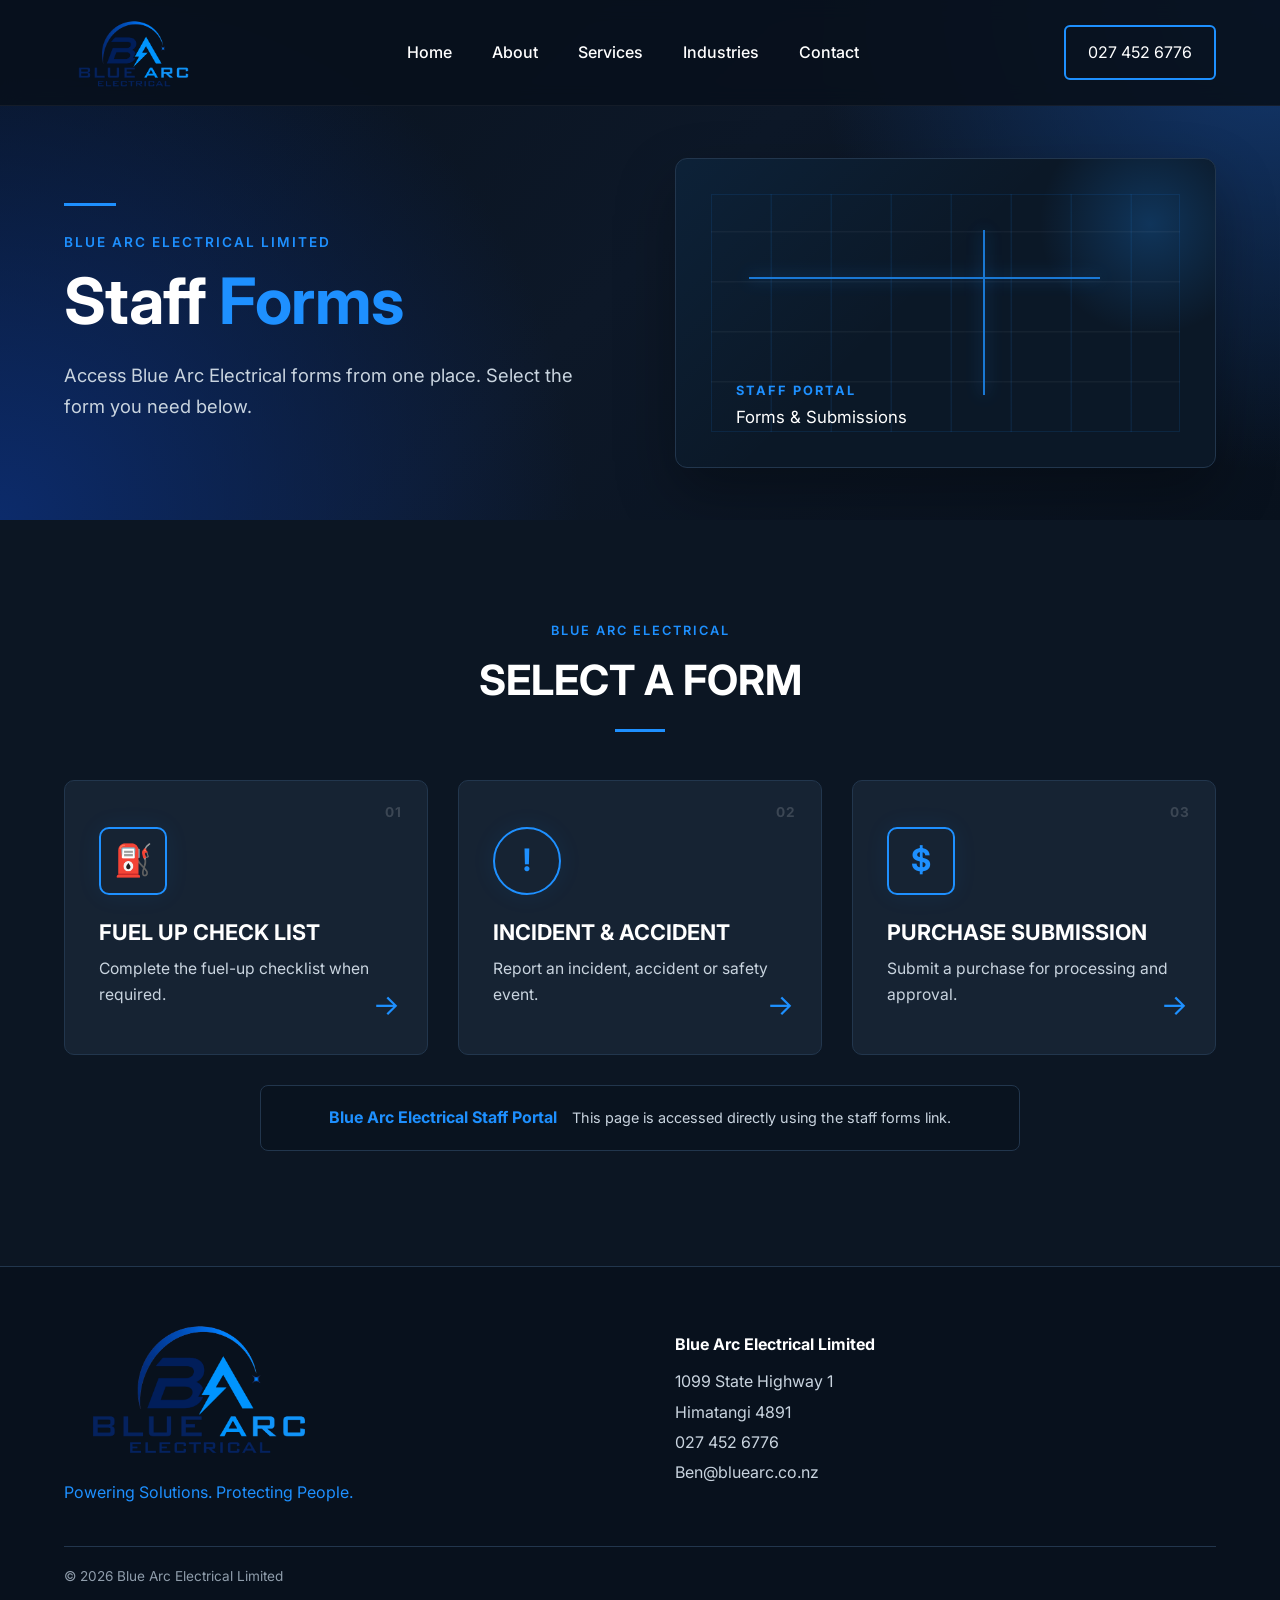
==== forms.html @ 724c06db "Change to site" ====
<!DOCTYPE html>
<html lang="en">
<head>
    <meta charset="UTF-8">
    <meta name="viewport" content="width=device-width, initial-scale=1.0">

    <title>Blue Arc Electrical | Staff Forms</title>
    <meta name="description" content="Blue Arc Electrical staff forms.">

    <link rel="stylesheet" href="css/forms.css">
</head>

<body>

<header id="header">
    <div class="container nav-container">

        <a href="index.html" class="logo">
            <img src="images/logo/logo.png" alt="Blue Arc Electrical">
        </a>

        <nav>
            <ul>
                <li><a href="index.html#home">Home</a></li>
                <li><a href="index.html#about">About</a></li>
                <li><a href="index.html#services">Services</a></li>
                <li><a href="index.html#industries">Industries</a></li>
                <li><a href="index.html#contact">Contact</a></li>
            </ul>
        </nav>

        <a class="phone-button" href="tel:+64274526776">
            027 452 6776
        </a>

    </div>
</header>


<main>

    <section class="forms-hero">
        <div class="container forms-hero-content">

            <div class="hero-copy">
                <div class="blue-line"></div>

                <p class="hero-small">BLUE ARC ELECTRICAL LIMITED</p>

                <h1>Staff <span>Forms</span></h1>

                <p class="hero-text">
                    Access Blue Arc Electrical forms from one place.
                    Select the form you need below.
                </p>
            </div>

            <div class="hero-panel">
                <div class="panel-glow"></div>
                <div class="panel-lines"></div>
                <div class="panel-label">STAFF PORTAL</div>
                <div class="panel-subtitle">Forms &amp; Submissions</div>
            </div>

        </div>
    </section>


    <section class="form-section">
        <div class="container">

            <div class="section-heading">
                <p>BLUE ARC ELECTRICAL</p>
                <h2>Select a Form</h2>
                <div class="heading-line"></div>
            </div>

            <div class="forms-grid">

                <a class="form-card" href="https://forms.gle/67hjiwZDE4LJo7RA8"
                   target="_blank" rel="noopener noreferrer">

                    <div class="form-number">01</div>

                    <div class="form-icon fuel-icon" aria-hidden="true">
                        ⛽
                    </div>

                    <div class="form-card-content">
                        <h3>Fuel Up Check List</h3>
                        <p>Complete the fuel-up checklist when required.</p>
                    </div>

                    <span class="form-arrow" aria-hidden="true">→</span>
                </a>


                <a class="form-card" href="https://forms.gle/8wDTdcoqn8hx8nir9"
                   target="_blank" rel="noopener noreferrer">

                    <div class="form-number">02</div>

                    <div class="form-icon incident-icon" aria-hidden="true">
                        !
                    </div>

                    <div class="form-card-content">
                        <h3>Incident &amp; Accident</h3>
                        <p>Report an incident, accident or safety event.</p>
                    </div>

                    <span class="form-arrow" aria-hidden="true">→</span>
                </a>


                <a class="form-card" href="https://forms.gle/NgPwbQPCqCKVDczdA"
                   target="_blank" rel="noopener noreferrer">

                    <div class="form-number">03</div>

                    <div class="form-icon purchase-icon" aria-hidden="true">
                        $
                    </div>

                    <div class="form-card-content">
                        <h3>Purchase Submission</h3>
                        <p>Submit a purchase for processing and approval.</p>
                    </div>

                    <span class="form-arrow" aria-hidden="true">→</span>
                </a>

            </div>

            <div class="portal-note">
                <strong>Blue Arc Electrical Staff Portal</strong>
                <span>This page is accessed directly using the staff forms link.</span>
            </div>

        </div>
    </section>

</main>


<footer>
    <div class="container footer">

        <div class="footer-left">
            <img src="images/logo/logo.png" alt="Blue Arc Electrical">
            <p>Powering Solutions. Protecting People.</p>
        </div>

        <div class="footer-contact">
            <strong>Blue Arc Electrical Limited</strong>
            <span>1099 State Highway 1</span>
            <span>Himatangi 4891</span>
            <a href="tel:+64274526776">027 452 6776</a>
            <a href="mailto:Ben@bluearc.co.nz">Ben@bluearc.co.nz</a>
        </div>

    </div>

    <div class="container copyright">
        © 2026 Blue Arc Electrical Limited
    </div>
</footer>


<script>
const header = document.querySelector("#header");

window.addEventListener("scroll", () => {
    if (window.scrollY > 40) {
        header.classList.add("scrolled");
    } else {
        header.classList.remove("scrolled");
    }
});
</script>

</body>
</html>
---- css/forms.css ----
/* ======================================================
   Blue Arc Electrical
   Staff Forms Page
   Built to match the existing Blue Arc website
   ====================================================== */

@import url('https://fonts.googleapis.com/css2?family=Inter:wght@300;400;500;600;700;800&display=swap');

:root{
    --background:#08111d;
    --background2:#101c2b;
    --card:#162333;
    --blue:#1E90FF;
    --darkBlue:#0C2B6B;
    --text:#ffffff;
    --lightText:#c9d4df;
    --border:#22364d;
    --container:1200px;
}

*{
    margin:0;
    padding:0;
    box-sizing:border-box;
}

html{
    scroll-behavior:smooth;
}

body{
    font-family:'Inter',sans-serif;
    background:var(--background);
    color:var(--text);
    line-height:1.7;
}

a{
    text-decoration:none;
    color:inherit;
}

img{
    max-width:100%;
    display:block;
}

.container{
    width:90%;
    max-width:var(--container);
    margin:auto;
}


/* ---------- HEADER ---------- */

header{
    position:fixed;
    width:100%;
    top:0;
    left:0;
    z-index:1000;
    background:rgba(8,17,29,.92);
    backdrop-filter:blur(10px);
    border-bottom:1px solid rgba(255,255,255,.05);
    transition:.3s;
}

header.scrolled{
    background:#08111d;
    box-shadow:0 10px 30px rgba(0,0,0,.35);
}

.nav-container{
    display:flex;
    justify-content:space-between;
    align-items:center;
    height:105px;
}

.logo{
    position:relative;
}

.logo img{
    height:78px;
    width:auto;
    transition:all .3s ease;
}

.logo img:hover{
    transform:scale(1.05);
}

nav ul{
    display:flex;
    gap:40px;
    list-style:none;
}

nav a{
    color:white;
    font-weight:500;
    transition:.3s;
}

nav a:hover{
    color:var(--blue);
}

.phone-button{
    color:white;
    border:2px solid var(--blue);
    padding:12px 22px;
    border-radius:6px;
    transition:.3s;
}

.phone-button:hover{
    background:var(--blue);
}


/* ---------- HERO ---------- */

.forms-hero{
    min-height:520px;
    padding-top:105px;
    display:flex;
    align-items:center;
    position:relative;
    overflow:hidden;
    background:
        radial-gradient(circle at top right,#133a73 0%,transparent 34%),
        radial-gradient(circle at bottom left,#0c2b6b 0%,transparent 42%),
        linear-gradient(135deg,#08111d,#0d1828,#08111d);
}

.forms-hero-content{
    display:grid;
    grid-template-columns:1fr 1fr;
    align-items:center;
    gap:70px;
}

.hero-copy{
    padding:65px 0;
}

.blue-line{
    width:52px;
    height:3px;
    background:var(--blue);
    margin-bottom:25px;
}

.hero-small{
    color:var(--blue);
    font-size:.85rem;
    font-weight:600;
    letter-spacing:2px;
    margin-bottom:12px;
}

.hero-copy h1{
    font-size:clamp(3rem,5vw,4.8rem);
    line-height:1.08;
    margin-bottom:25px;
    letter-spacing:-1px;
}

.hero-copy h1 span{
    color:var(--blue);
}

.hero-text{
    max-width:540px;
    color:var(--lightText);
    font-size:1.15rem;
}


/* ---------- INDUSTRIAL PANEL GRAPHIC ---------- */

.hero-panel{
    height:310px;
    position:relative;
    overflow:hidden;
    border:1px solid var(--border);
    border-radius:12px;
    background:
        linear-gradient(135deg,rgba(30,144,255,.08),transparent 45%),
        #0b1827;
    box-shadow:0 25px 60px rgba(0,0,0,.3);
}

.panel-glow{
    position:absolute;
    width:230px;
    height:230px;
    right:-50px;
    top:-50px;
    background:radial-gradient(circle,rgba(30,144,255,.24),transparent 68%);
}

.panel-lines{
    position:absolute;
    inset:35px;
    opacity:.8;
    background:
        repeating-linear-gradient(
            90deg,
            transparent 0 58px,
            rgba(30,144,255,.13) 59px 60px
        ),
        repeating-linear-gradient(
            0deg,
            transparent 0 48px,
            rgba(255,255,255,.055) 49px 50px
        );
    border:1px solid rgba(30,144,255,.15);
}

.panel-lines::before,
.panel-lines::after{
    content:"";
    position:absolute;
    background:var(--blue);
    box-shadow:0 0 16px rgba(30,144,255,.7);
}

.panel-lines::before{
    width:75%;
    height:2px;
    left:8%;
    top:35%;
}

.panel-lines::after{
    width:2px;
    height:70%;
    left:58%;
    top:15%;
}

.panel-label{
    position:absolute;
    left:60px;
    bottom:65px;
    color:var(--blue);
    font-size:.8rem;
    font-weight:700;
    letter-spacing:2px;
}

.panel-subtitle{
    position:absolute;
    left:60px;
    bottom:35px;
    color:#fff;
    font-size:1.05rem;
}


/* ---------- FORMS ---------- */

.form-section{
    padding:100px 0 115px;
    background:#0c1623;
}

.section-heading{
    text-align:center;
    margin-bottom:48px;
}

.section-heading p{
    color:var(--blue);
    font-size:.8rem;
    font-weight:600;
    letter-spacing:2px;
    margin-bottom:3px;
}

.section-heading h2{
    font-size:2.6rem;
    margin:0;
    text-transform:uppercase;
}

.heading-line{
    width:50px;
    height:3px;
    background:var(--blue);
    margin:14px auto 0;
}

.forms-grid{
    display:grid;
    grid-template-columns:repeat(3,1fr);
    gap:30px;
}

.form-card{
    position:relative;
    min-height:275px;
    padding:38px 34px;
    display:flex;
    flex-direction:column;
    justify-content:center;
    overflow:hidden;
    background:var(--card);
    border:1px solid var(--border);
    border-radius:10px;
    transition:all .35s ease;
}

.form-card::before{
    content:"";
    position:absolute;
    top:0;
    left:0;
    width:4px;
    height:100%;
    background:var(--blue);
    transform:scaleY(0);
    transform-origin:bottom;
    transition:.35s ease;
}

.form-card:hover{
    transform:translateY(-8px);
    border-color:var(--blue);
    box-shadow:0 18px 40px rgba(0,0,0,.28);
}

.form-card:hover::before{
    transform:scaleY(1);
}

.form-number{
    position:absolute;
    top:20px;
    right:25px;
    color:rgba(255,255,255,.16);
    font-size:.85rem;
    font-weight:700;
    letter-spacing:1px;
}

.form-icon{
    width:68px;
    height:68px;
    margin-bottom:24px;
    display:flex;
    align-items:center;
    justify-content:center;
    border:2px solid var(--blue);
    border-radius:10px;
    color:var(--blue);
    font-size:31px;
    font-weight:700;
    box-shadow:0 0 25px rgba(30,144,255,.08);
}

.incident-icon{
    border-radius:50%;
}

.form-card h3{
    margin-bottom:10px;
    font-size:1.35rem;
    text-transform:uppercase;
    line-height:1.25;
}

.form-card p{
    color:var(--lightText);
    font-size:.98rem;
    max-width:330px;
}

.form-arrow{
    position:absolute;
    right:27px;
    bottom:25px;
    color:var(--blue);
    font-size:1.8rem;
    transition:.3s;
}

.form-card:hover .form-arrow{
    transform:translateX(7px);
}

.portal-note{
    margin:30px auto 0;
    padding:18px 24px;
    max-width:760px;
    display:flex;
    justify-content:center;
    align-items:center;
    gap:15px;
    flex-wrap:wrap;
    text-align:center;
    border:1px solid var(--border);
    border-radius:8px;
    background:rgba(8,17,29,.55);
}

.portal-note strong{
    color:var(--blue);
}

.portal-note span{
    color:var(--lightText);
    font-size:.9rem;
}


/* ---------- FOOTER ---------- */

footer{
    border-top:1px solid var(--border);
    background:#08111d;
    padding:45px 0 0;
}

.footer{
    display:grid;
    grid-template-columns:1fr 1fr;
    gap:70px;
    align-items:center;
    padding-bottom:40px;
}

.footer-left img{
    width:270px;
    height:auto;
    margin-bottom:15px;
}

.footer-left p{
    color:var(--blue);
}

.footer-contact{
    display:flex;
    flex-direction:column;
    gap:3px;
    color:var(--lightText);
}

.footer-contact strong{
    color:#fff;
    margin-bottom:7px;
}

.footer-contact a:hover{
    color:var(--blue);
}

.copyright{
    border-top:1px solid var(--border);
    padding:18px 0;
    color:#8f9dab;
    font-size:.85rem;
}


/* ---------- MOBILE ---------- */

@media screen and (max-width:1000px){

    .forms-hero-content{
        grid-template-columns:1fr;
        gap:10px;
    }

    .hero-panel{
        height:220px;
        margin-bottom:40px;
    }

    .forms-grid{
        grid-template-columns:1fr 1fr;
    }

    nav ul{
        gap:22px;
    }

    .phone-button{
        display:none;
    }
}

@media screen and (max-width:768px){

    .nav-container{
        justify-content:center;
        height:90px;
    }

    .logo img{
        height:70px;
    }

    nav{
        display:none;
    }

    .forms-hero{
        padding-top:90px;
        text-align:center;
    }

    .hero-copy{
        padding:55px 0 20px;
    }

    .blue-line{
        margin-left:auto;
        margin-right:auto;
    }

    .hero-copy h1{
        font-size:2.6rem;
    }

    .hero-text{
        font-size:1rem;
        margin:auto;
    }

    .hero-panel{
        height:180px;
        margin-bottom:10px;
    }

    .panel-lines{
        inset:22px;
    }

    .panel-label{
        left:40px;
        bottom:52px;
    }

    .panel-subtitle{
        left:40px;
        bottom:25px;
    }

    .form-section{
        padding:75px 0 85px;
    }

    .section-heading h2{
        font-size:2rem;
    }

    .forms-grid{
        grid-template-columns:1fr;
    }

    .form-card{
        min-height:245px;
    }

    .footer{
        grid-template-columns:1fr;
        gap:30px;
    }
}

@media screen and (max-width:480px){

    .container{
        width:92%;
    }

    .hero-copy h1{
        font-size:2.25rem;
    }

    .form-card{
        padding:32px 27px;
    }
}
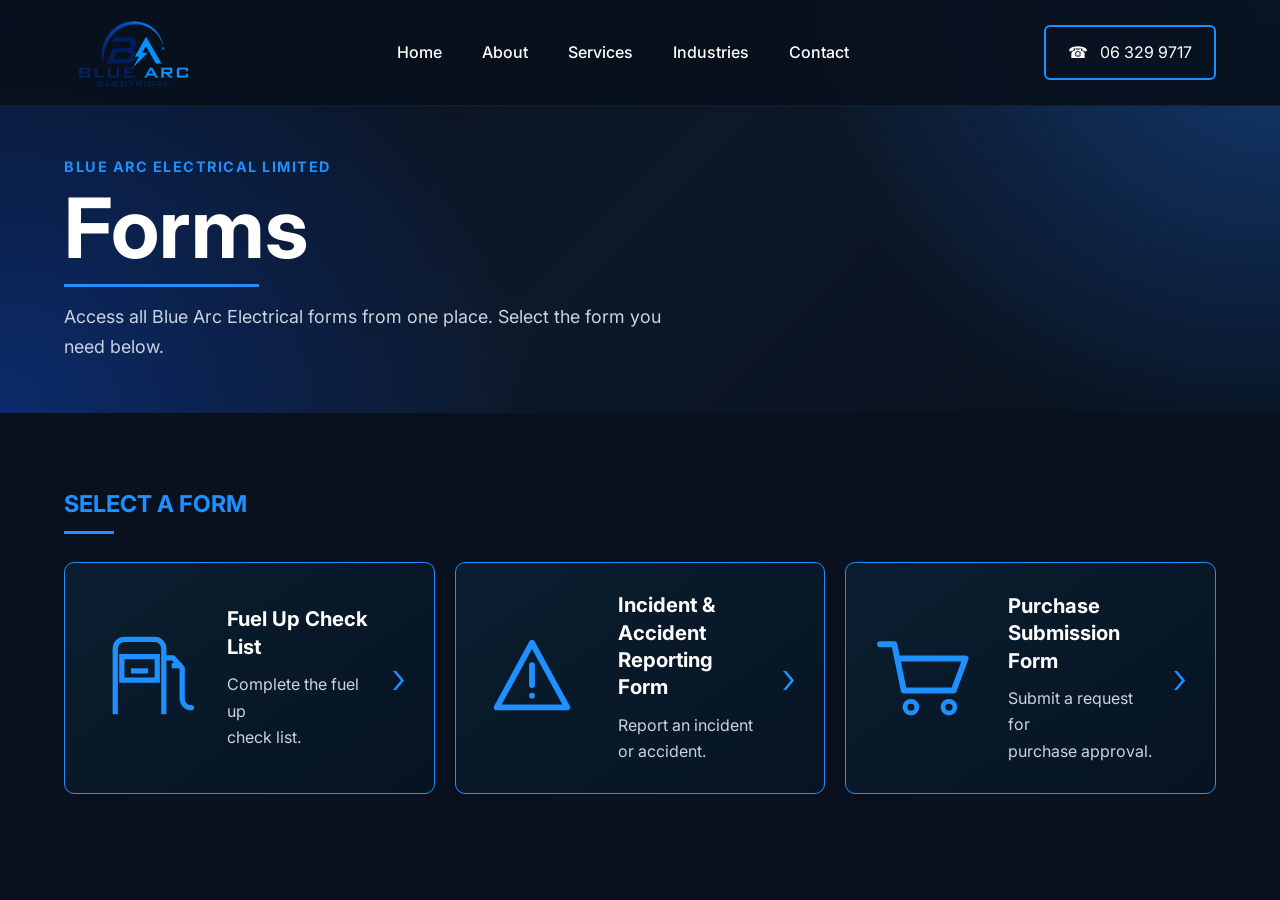
==== commit f88188b7: "updated" ====
--- a/forms.html
+++ b/forms.html
@@ -3,10 +3,8 @@
 <head>
     <meta charset="UTF-8">
     <meta name="viewport" content="width=device-width, initial-scale=1.0">
-
-    <title>Blue Arc Electrical | Staff Forms</title>
+    <title>Blue Arc Electrical | Forms</title>
     <meta name="description" content="Blue Arc Electrical staff forms.">
-
     <link rel="stylesheet" href="css/forms.css">
 </head>
 
@@ -15,167 +13,143 @@
 <header id="header">
     <div class="container nav-container">
 
-        <a href="index.html" class="logo">
+        <a href="../index.html" class="logo">
             <img src="images/logo/logo.png" alt="Blue Arc Electrical">
         </a>
 
         <nav>
             <ul>
-                <li><a href="index.html#home">Home</a></li>
-                <li><a href="index.html#about">About</a></li>
-                <li><a href="index.html#services">Services</a></li>
-                <li><a href="index.html#industries">Industries</a></li>
-                <li><a href="index.html#contact">Contact</a></li>
+                <li><a href="../index.html#home">Home</a></li>
+                <li><a href="../index.html#about">About</a></li>
+                <li><a href="../index.html#services">Services</a></li>
+                <li><a href="../index.html#industries">Industries</a></li>
+                <li><a href="../index.html#contact">Contact</a></li>
             </ul>
         </nav>
 
-        <a class="phone-button" href="tel:+64274526776">
-            027 452 6776
+        <a class="phone-button" href="tel:+6463299717">
+            ☎ &nbsp; 06 329 9717
         </a>
 
     </div>
 </header>
 
-
 <main>
 
-    <section class="forms-hero">
-        <div class="container forms-hero-content">
-
+    <section class="hero">
+        <div class="container hero-content">
             <div class="hero-copy">
-                <div class="blue-line"></div>
-
-                <p class="hero-small">BLUE ARC ELECTRICAL LIMITED</p>
-
-                <h1>Staff <span>Forms</span></h1>
-
+                <p class="eyebrow">BLUE ARC ELECTRICAL LIMITED</p>
+                <h1>Forms</h1>
+                <div class="hero-line"></div>
                 <p class="hero-text">
-                    Access Blue Arc Electrical forms from one place.
+                    Access all Blue Arc Electrical forms from one place.
                     Select the form you need below.
                 </p>
             </div>
-
-            <div class="hero-panel">
-                <div class="panel-glow"></div>
-                <div class="panel-lines"></div>
-                <div class="panel-label">STAFF PORTAL</div>
-                <div class="panel-subtitle">Forms &amp; Submissions</div>
-            </div>
-
         </div>
     </section>
 
-
-    <section class="form-section">
+    <section class="forms-section">
         <div class="container">
 
-            <div class="section-heading">
-                <p>BLUE ARC ELECTRICAL</p>
-                <h2>Select a Form</h2>
-                <div class="heading-line"></div>
-            </div>
+            <h2>Select a Form</h2>
+            <div class="heading-line"></div>
 
             <div class="forms-grid">
 
-                <a class="form-card" href="https://forms.gle/67hjiwZDE4LJo7RA8"
-                   target="_blank" rel="noopener noreferrer">
+                <a class="form-card"
+                   href="https://forms.gle/67hjiwZDE4LJo7RA8"
+                   target="_blank"
+                   rel="noopener noreferrer">
 
-                    <div class="form-number">01</div>
-
-                    <div class="form-icon fuel-icon" aria-hidden="true">
-                        ⛽
+                    <div class="form-icon">
+                        <svg viewBox="0 0 80 80" aria-hidden="true">
+                            <path d="M20 68V18c0-4 3-7 7-7h23c4 0 7 3 7 7v50"
+                                  fill="none" stroke="currentColor" stroke-width="4"/>
+                            <path d="M25 24h27v18H25z"
+                                  fill="none" stroke="currentColor" stroke-width="4"/>
+                            <path d="M32 35h13"
+                                  fill="none" stroke="currentColor" stroke-width="4"/>
+                            <path d="M57 25h7l7 8v22c0 5 3 8 7 8"
+                                  fill="none" stroke="currentColor" stroke-width="4"
+                                  stroke-linecap="round" stroke-linejoin="round"/>
+                            <path d="M63 31h8"
+                                  fill="none" stroke="currentColor" stroke-width="4"/>
+                        </svg>
                     </div>
 
-                    <div class="form-card-content">
+                    <div class="form-copy">
                         <h3>Fuel Up Check List</h3>
-                        <p>Complete the fuel-up checklist when required.</p>
+                        <p>Complete the fuel up<br>check list.</p>
                     </div>
 
-                    <span class="form-arrow" aria-hidden="true">→</span>
+                    <span class="arrow">›</span>
                 </a>
 
 
-                <a class="form-card" href="https://forms.gle/8wDTdcoqn8hx8nir9"
-                   target="_blank" rel="noopener noreferrer">
+                <a class="form-card"
+                   href="https://forms.gle/8wDTdcoqn8hx8nir9"
+                   target="_blank"
+                   rel="noopener noreferrer">
 
-                    <div class="form-number">02</div>
-
-                    <div class="form-icon incident-icon" aria-hidden="true">
-                        !
+                    <div class="form-icon incident">
+                        <svg viewBox="0 0 80 80" aria-hidden="true">
+                            <path d="M40 10L70 65H10L40 10Z"
+                                  fill="none" stroke="currentColor" stroke-width="5"
+                                  stroke-linejoin="round"/>
+                            <path d="M40 29v17"
+                                  fill="none" stroke="currentColor" stroke-width="5"
+                                  stroke-linecap="round"/>
+                            <circle cx="40" cy="55" r="2.5" fill="currentColor"/>
+                        </svg>
                     </div>
 
-                    <div class="form-card-content">
-                        <h3>Incident &amp; Accident</h3>
-                        <p>Report an incident, accident or safety event.</p>
+                    <div class="form-copy">
+                        <h3>Incident &amp; Accident<br>Reporting Form</h3>
+                        <p>Report an incident<br>or accident.</p>
                     </div>
 
-                    <span class="form-arrow" aria-hidden="true">→</span>
+                    <span class="arrow">›</span>
                 </a>
 
 
-                <a class="form-card" href="https://forms.gle/NgPwbQPCqCKVDczdA"
-                   target="_blank" rel="noopener noreferrer">
+                <a class="form-card"
+                   href="https://forms.gle/NgPwbQPCqCKVDczdA"
+                   target="_blank"
+                   rel="noopener noreferrer">
 
-                    <div class="form-number">03</div>
-
-                    <div class="form-icon purchase-icon" aria-hidden="true">
-                        $
+                    <div class="form-icon cart">
+                        <svg viewBox="0 0 90 80" aria-hidden="true">
+                            <path d="M8 12h12l8 39h42l10-27H25"
+                                  fill="none" stroke="currentColor" stroke-width="5"
+                                  stroke-linecap="round" stroke-linejoin="round"/>
+                            <circle cx="34" cy="65" r="5"
+                                    fill="none" stroke="currentColor" stroke-width="4"/>
+                            <circle cx="66" cy="65" r="5"
+                                    fill="none" stroke="currentColor" stroke-width="4"/>
+                        </svg>
                     </div>
 
-                    <div class="form-card-content">
-                        <h3>Purchase Submission</h3>
-                        <p>Submit a purchase for processing and approval.</p>
+                    <div class="form-copy">
+                        <h3>Purchase Submission<br>Form</h3>
+                        <p>Submit a request for<br>purchase approval.</p>
                     </div>
 
-                    <span class="form-arrow" aria-hidden="true">→</span>
+                    <span class="arrow">›</span>
                 </a>
 
             </div>
-
-            <div class="portal-note">
-                <strong>Blue Arc Electrical Staff Portal</strong>
-                <span>This page is accessed directly using the staff forms link.</span>
-            </div>
-
         </div>
     </section>
 
 </main>
 
-
-<footer>
-    <div class="container footer">
-
-        <div class="footer-left">
-            <img src="images/logo/logo.png" alt="Blue Arc Electrical">
-            <p>Powering Solutions. Protecting People.</p>
-        </div>
-
-        <div class="footer-contact">
-            <strong>Blue Arc Electrical Limited</strong>
-            <span>1099 State Highway 1</span>
-            <span>Himatangi 4891</span>
-            <a href="tel:+64274526776">027 452 6776</a>
-            <a href="mailto:Ben@bluearc.co.nz">Ben@bluearc.co.nz</a>
-        </div>
-
-    </div>
-
-    <div class="container copyright">
-        © 2026 Blue Arc Electrical Limited
-    </div>
-</footer>
-
-
 <script>
 const header = document.querySelector("#header");
 
 window.addEventListener("scroll", () => {
-    if (window.scrollY > 40) {
-        header.classList.add("scrolled");
-    } else {
-        header.classList.remove("scrolled");
-    }
+    header.classList.toggle("scrolled", window.scrollY > 40);
 });
 </script>
 
--- a/css/forms.css
+++ b/css/forms.css
@@ -1,60 +1,52 @@
-/* ======================================================
-   Blue Arc Electrical
-   Staff Forms Page
-   Built to match the existing Blue Arc website
-   ====================================================== */
-
 @import url('https://fonts.googleapis.com/css2?family=Inter:wght@300;400;500;600;700;800&display=swap');
 
-:root{
+:root {
     --background:#08111d;
-    --background2:#101c2b;
     --card:#162333;
     --blue:#1E90FF;
-    --darkBlue:#0C2B6B;
     --text:#ffffff;
     --lightText:#c9d4df;
     --border:#22364d;
     --container:1200px;
 }
 
-*{
+* {
     margin:0;
     padding:0;
     box-sizing:border-box;
 }
 
-html{
+html {
     scroll-behavior:smooth;
 }
 
-body{
+body {
     font-family:'Inter',sans-serif;
     background:var(--background);
     color:var(--text);
     line-height:1.7;
 }
 
-a{
+a {
     text-decoration:none;
     color:inherit;
 }
 
-img{
+img {
     max-width:100%;
     display:block;
 }
 
-.container{
+.container {
     width:90%;
     max-width:var(--container);
     margin:auto;
 }
 
 
-/* ---------- HEADER ---------- */
-
-header{
+/* HEADER */
+
+header {
     position:fixed;
     width:100%;
     top:0;
@@ -66,525 +58,284 @@
     transition:.3s;
 }
 
-header.scrolled{
+header.scrolled {
     background:#08111d;
     box-shadow:0 10px 30px rgba(0,0,0,.35);
 }
 
-.nav-container{
+.nav-container {
     display:flex;
     justify-content:space-between;
     align-items:center;
     height:105px;
 }
 
-.logo{
-    position:relative;
-}
-
-.logo img{
+.logo img {
     height:78px;
     width:auto;
-    transition:all .3s ease;
-}
-
-.logo img:hover{
-    transform:scale(1.05);
-}
-
-nav ul{
+}
+
+nav ul {
     display:flex;
     gap:40px;
     list-style:none;
 }
 
-nav a{
+nav a {
     color:white;
     font-weight:500;
     transition:.3s;
 }
 
-nav a:hover{
-    color:var(--blue);
-}
-
-.phone-button{
+nav a:hover {
+    color:var(--blue);
+}
+
+.phone-button {
     color:white;
     border:2px solid var(--blue);
     padding:12px 22px;
     border-radius:6px;
     transition:.3s;
-}
-
-.phone-button:hover{
+    white-space:nowrap;
+}
+
+.phone-button:hover {
     background:var(--blue);
 }
 
 
-/* ---------- HERO ---------- */
-
-.forms-hero{
-    min-height:520px;
+/* HERO */
+
+.hero {
+    min-height:405px;
     padding-top:105px;
     display:flex;
     align-items:center;
-    position:relative;
-    overflow:hidden;
     background:
-        radial-gradient(circle at top right,#133a73 0%,transparent 34%),
-        radial-gradient(circle at bottom left,#0c2b6b 0%,transparent 42%),
+        radial-gradient(circle at top right,#133a73 0%,transparent 35%),
+        radial-gradient(circle at bottom left,#0c2b6b 0%,transparent 40%),
         linear-gradient(135deg,#08111d,#0d1828,#08111d);
 }
 
-.forms-hero-content{
-    display:grid;
-    grid-template-columns:1fr 1fr;
-    align-items:center;
-    gap:70px;
-}
-
-.hero-copy{
-    padding:65px 0;
-}
-
-.blue-line{
-    width:52px;
+.hero-copy {
+    max-width:620px;
+    padding:50px 0;
+}
+
+.eyebrow {
+    color:var(--blue);
+    font-size:.9rem;
+    font-weight:700;
+    letter-spacing:1.5px;
+    margin-bottom:5px;
+}
+
+.hero h1 {
+    font-size:clamp(3.5rem,7vw,5.2rem);
+    line-height:1.05;
+    font-weight:700;
+}
+
+.hero-line {
+    width:195px;
     height:3px;
     background:var(--blue);
-    margin-bottom:25px;
-}
-
-.hero-small{
-    color:var(--blue);
-    font-size:.85rem;
-    font-weight:600;
-    letter-spacing:2px;
-    margin-bottom:12px;
-}
-
-.hero-copy h1{
-    font-size:clamp(3rem,5vw,4.8rem);
-    line-height:1.08;
-    margin-bottom:25px;
-    letter-spacing:-1px;
-}
-
-.hero-copy h1 span{
-    color:var(--blue);
-}
-
-.hero-text{
-    max-width:540px;
+    margin:12px 0 15px;
+}
+
+.hero-text {
     color:var(--lightText);
-    font-size:1.15rem;
-}
-
-
-/* ---------- INDUSTRIAL PANEL GRAPHIC ---------- */
-
-.hero-panel{
-    height:310px;
-    position:relative;
-    overflow:hidden;
-    border:1px solid var(--border);
-    border-radius:12px;
-    background:
-        linear-gradient(135deg,rgba(30,144,255,.08),transparent 45%),
-        #0b1827;
-    box-shadow:0 25px 60px rgba(0,0,0,.3);
-}
-
-.panel-glow{
-    position:absolute;
-    width:230px;
-    height:230px;
-    right:-50px;
-    top:-50px;
-    background:radial-gradient(circle,rgba(30,144,255,.24),transparent 68%);
-}
-
-.panel-lines{
-    position:absolute;
-    inset:35px;
-    opacity:.8;
-    background:
-        repeating-linear-gradient(
-            90deg,
-            transparent 0 58px,
-            rgba(30,144,255,.13) 59px 60px
-        ),
-        repeating-linear-gradient(
-            0deg,
-            transparent 0 48px,
-            rgba(255,255,255,.055) 49px 50px
-        );
-    border:1px solid rgba(30,144,255,.15);
-}
-
-.panel-lines::before,
-.panel-lines::after{
-    content:"";
-    position:absolute;
-    background:var(--blue);
-    box-shadow:0 0 16px rgba(30,144,255,.7);
-}
-
-.panel-lines::before{
-    width:75%;
-    height:2px;
-    left:8%;
-    top:35%;
-}
-
-.panel-lines::after{
-    width:2px;
-    height:70%;
-    left:58%;
-    top:15%;
-}
-
-.panel-label{
-    position:absolute;
-    left:60px;
-    bottom:65px;
-    color:var(--blue);
-    font-size:.8rem;
-    font-weight:700;
-    letter-spacing:2px;
-}
-
-.panel-subtitle{
-    position:absolute;
-    left:60px;
-    bottom:35px;
-    color:#fff;
-    font-size:1.05rem;
-}
-
-
-/* ---------- FORMS ---------- */
-
-.form-section{
-    padding:100px 0 115px;
-    background:#0c1623;
-}
-
-.section-heading{
-    text-align:center;
-    margin-bottom:48px;
-}
-
-.section-heading p{
-    color:var(--blue);
-    font-size:.8rem;
-    font-weight:600;
-    letter-spacing:2px;
-    margin-bottom:3px;
-}
-
-.section-heading h2{
-    font-size:2.6rem;
-    margin:0;
+    font-size:1.12rem;
+    max-width:600px;
+}
+
+
+/* FORM SECTION */
+
+.forms-section {
+    padding:72px 0 105px;
+    background:#08111d;
+}
+
+.forms-section h2 {
+    color:var(--blue);
+    font-size:1.45rem;
     text-transform:uppercase;
-}
-
-.heading-line{
+    margin-bottom:7px;
+}
+
+.heading-line {
     width:50px;
     height:3px;
     background:var(--blue);
-    margin:14px auto 0;
-}
-
-.forms-grid{
+    margin-bottom:28px;
+}
+
+.forms-grid {
     display:grid;
     grid-template-columns:repeat(3,1fr);
-    gap:30px;
-}
-
-.form-card{
-    position:relative;
-    min-height:275px;
-    padding:38px 34px;
-    display:flex;
-    flex-direction:column;
-    justify-content:center;
-    overflow:hidden;
-    background:var(--card);
-    border:1px solid var(--border);
+    gap:20px;
+}
+
+.form-card {
+    min-height:230px;
+    display:grid;
+    grid-template-columns:120px 1fr 18px;
+    align-items:center;
+    gap:18px;
+    padding:28px 24px;
+    background:
+        linear-gradient(145deg,rgba(21,53,82,.26),rgba(4,17,29,.32)),
+        #071523;
+    border:1px solid var(--blue);
     border-radius:10px;
     transition:all .35s ease;
 }
 
-.form-card::before{
-    content:"";
-    position:absolute;
-    top:0;
-    left:0;
-    width:4px;
-    height:100%;
-    background:var(--blue);
-    transform:scaleY(0);
-    transform-origin:bottom;
-    transition:.35s ease;
-}
-
-.form-card:hover{
-    transform:translateY(-8px);
-    border-color:var(--blue);
-    box-shadow:0 18px 40px rgba(0,0,0,.28);
-}
-
-.form-card:hover::before{
-    transform:scaleY(1);
-}
-
-.form-number{
-    position:absolute;
-    top:20px;
-    right:25px;
-    color:rgba(255,255,255,.16);
-    font-size:.85rem;
-    font-weight:700;
-    letter-spacing:1px;
-}
-
-.form-icon{
-    width:68px;
-    height:68px;
-    margin-bottom:24px;
+.form-card:hover {
+    transform:translateY(-7px);
+    background:var(--card);
+    box-shadow:0 16px 35px rgba(0,0,0,.35);
+}
+
+.form-icon {
+    width:105px;
+    height:105px;
     display:flex;
     align-items:center;
     justify-content:center;
-    border:2px solid var(--blue);
-    border-radius:10px;
-    color:var(--blue);
-    font-size:31px;
-    font-weight:700;
-    box-shadow:0 0 25px rgba(30,144,255,.08);
-}
-
-.incident-icon{
-    border-radius:50%;
-}
-
-.form-card h3{
-    margin-bottom:10px;
-    font-size:1.35rem;
-    text-transform:uppercase;
-    line-height:1.25;
-}
-
-.form-card p{
+    color:var(--blue);
+}
+
+.form-icon svg {
+    width:100%;
+    height:100%;
+}
+
+.form-icon.incident {
+    width:94px;
+    height:94px;
+    margin-left:5px;
+}
+
+.form-icon.cart {
+    width:108px;
+    height:95px;
+}
+
+.form-copy h3 {
+    font-size:1.27rem;
+    line-height:1.35;
+    margin-bottom:11px;
+}
+
+.form-copy p {
     color:var(--lightText);
-    font-size:.98rem;
-    max-width:330px;
-}
-
-.form-arrow{
-    position:absolute;
-    right:27px;
-    bottom:25px;
-    color:var(--blue);
-    font-size:1.8rem;
+    font-size:1rem;
+    line-height:1.65;
+}
+
+.arrow {
+    color:var(--blue);
+    font-size:2.7rem;
+    font-weight:300;
     transition:.3s;
 }
 
-.form-card:hover .form-arrow{
+.form-card:hover .arrow {
     transform:translateX(7px);
 }
 
-.portal-note{
-    margin:30px auto 0;
-    padding:18px 24px;
-    max-width:760px;
-    display:flex;
-    justify-content:center;
-    align-items:center;
-    gap:15px;
-    flex-wrap:wrap;
-    text-align:center;
-    border:1px solid var(--border);
-    border-radius:8px;
-    background:rgba(8,17,29,.55);
-}
-
-.portal-note strong{
-    color:var(--blue);
-}
-
-.portal-note span{
-    color:var(--lightText);
-    font-size:.9rem;
-}
-
-
-/* ---------- FOOTER ---------- */
-
-footer{
-    border-top:1px solid var(--border);
-    background:#08111d;
-    padding:45px 0 0;
-}
-
-.footer{
-    display:grid;
-    grid-template-columns:1fr 1fr;
-    gap:70px;
-    align-items:center;
-    padding-bottom:40px;
-}
-
-.footer-left img{
-    width:270px;
-    height:auto;
-    margin-bottom:15px;
-}
-
-.footer-left p{
-    color:var(--blue);
-}
-
-.footer-contact{
-    display:flex;
-    flex-direction:column;
-    gap:3px;
-    color:var(--lightText);
-}
-
-.footer-contact strong{
-    color:#fff;
-    margin-bottom:7px;
-}
-
-.footer-contact a:hover{
-    color:var(--blue);
-}
-
-.copyright{
-    border-top:1px solid var(--border);
-    padding:18px 0;
-    color:#8f9dab;
-    font-size:.85rem;
-}
-
-
-/* ---------- MOBILE ---------- */
-
-@media screen and (max-width:1000px){
-
-    .forms-hero-content{
+
+/* MOBILE */
+
+@media screen and (max-width:1000px) {
+    nav ul {
+        gap:20px;
+    }
+
+    .phone-button {
+        display:none;
+    }
+
+    .forms-grid {
         grid-template-columns:1fr;
-        gap:10px;
-    }
-
-    .hero-panel{
-        height:220px;
-        margin-bottom:40px;
-    }
-
-    .forms-grid{
-        grid-template-columns:1fr 1fr;
-    }
-
-    nav ul{
-        gap:22px;
-    }
-
-    .phone-button{
+    }
+}
+
+@media screen and (max-width:768px) {
+    .nav-container {
+        height:90px;
+        justify-content:center;
+    }
+
+    .logo img {
+        height:70px;
+    }
+
+    nav {
         display:none;
     }
-}
-
-@media screen and (max-width:768px){
-
-    .nav-container{
-        justify-content:center;
-        height:90px;
-    }
-
-    .logo img{
-        height:70px;
-    }
-
-    nav{
-        display:none;
-    }
-
-    .forms-hero{
+
+    .hero {
+        min-height:350px;
         padding-top:90px;
         text-align:center;
     }
 
-    .hero-copy{
-        padding:55px 0 20px;
-    }
-
-    .blue-line{
-        margin-left:auto;
-        margin-right:auto;
-    }
-
-    .hero-copy h1{
-        font-size:2.6rem;
-    }
-
-    .hero-text{
+    .hero-copy {
+        margin:auto;
+    }
+
+    .hero-line {
+        margin:12px auto 15px;
+    }
+
+    .hero-text {
         font-size:1rem;
-        margin:auto;
-    }
-
-    .hero-panel{
-        height:180px;
-        margin-bottom:10px;
-    }
-
-    .panel-lines{
-        inset:22px;
-    }
-
-    .panel-label{
-        left:40px;
-        bottom:52px;
-    }
-
-    .panel-subtitle{
-        left:40px;
-        bottom:25px;
-    }
-
-    .form-section{
-        padding:75px 0 85px;
-    }
-
-    .section-heading h2{
-        font-size:2rem;
-    }
-
-    .forms-grid{
-        grid-template-columns:1fr;
-    }
-
-    .form-card{
-        min-height:245px;
-    }
-
-    .footer{
-        grid-template-columns:1fr;
-        gap:30px;
-    }
-}
-
-@media screen and (max-width:480px){
-
-    .container{
-        width:92%;
-    }
-
-    .hero-copy h1{
-        font-size:2.25rem;
-    }
-
-    .form-card{
-        padding:32px 27px;
-    }
-}
+    }
+
+    .forms-section {
+        padding:60px 0 75px;
+    }
+
+    .forms-section h2 {
+        text-align:center;
+    }
+
+    .heading-line {
+        margin:0 auto 25px;
+    }
+
+    .form-card {
+        min-height:190px;
+        grid-template-columns:72px 1fr 15px;
+        gap:16px;
+        padding:23px 17px;
+    }
+
+    .form-icon {
+        width:65px;
+        height:65px;
+    }
+
+    .form-icon.incident {
+        width:61px;
+        height:61px;
+        margin-left:2px;
+    }
+
+    .form-icon.cart {
+        width:68px;
+        height:60px;
+    }
+
+    .form-copy h3 {
+        font-size:1.05rem;
+    }
+
+    .form-copy p {
+        font-size:.9rem;
+    }
+}
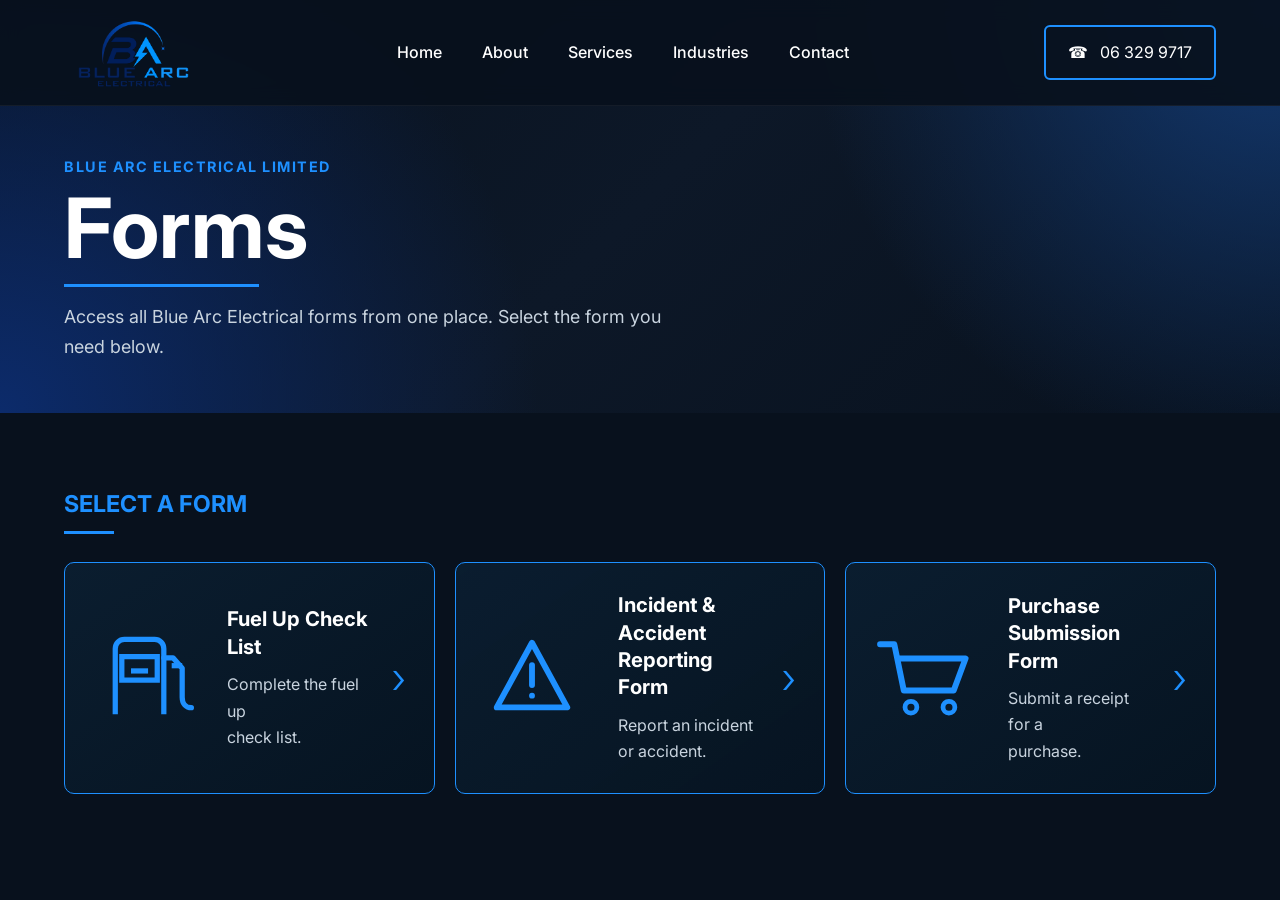
==== commit 944e4193: "made a change" ====
--- a/forms.html
+++ b/forms.html
@@ -133,7 +133,7 @@
 
                     <div class="form-copy">
                         <h3>Purchase Submission<br>Form</h3>
-                        <p>Submit a request for<br>purchase approval.</p>
+                        <p>Submit a receipt for a<br>purchase.</p>
                     </div>
 
                     <span class="arrow">›</span>
